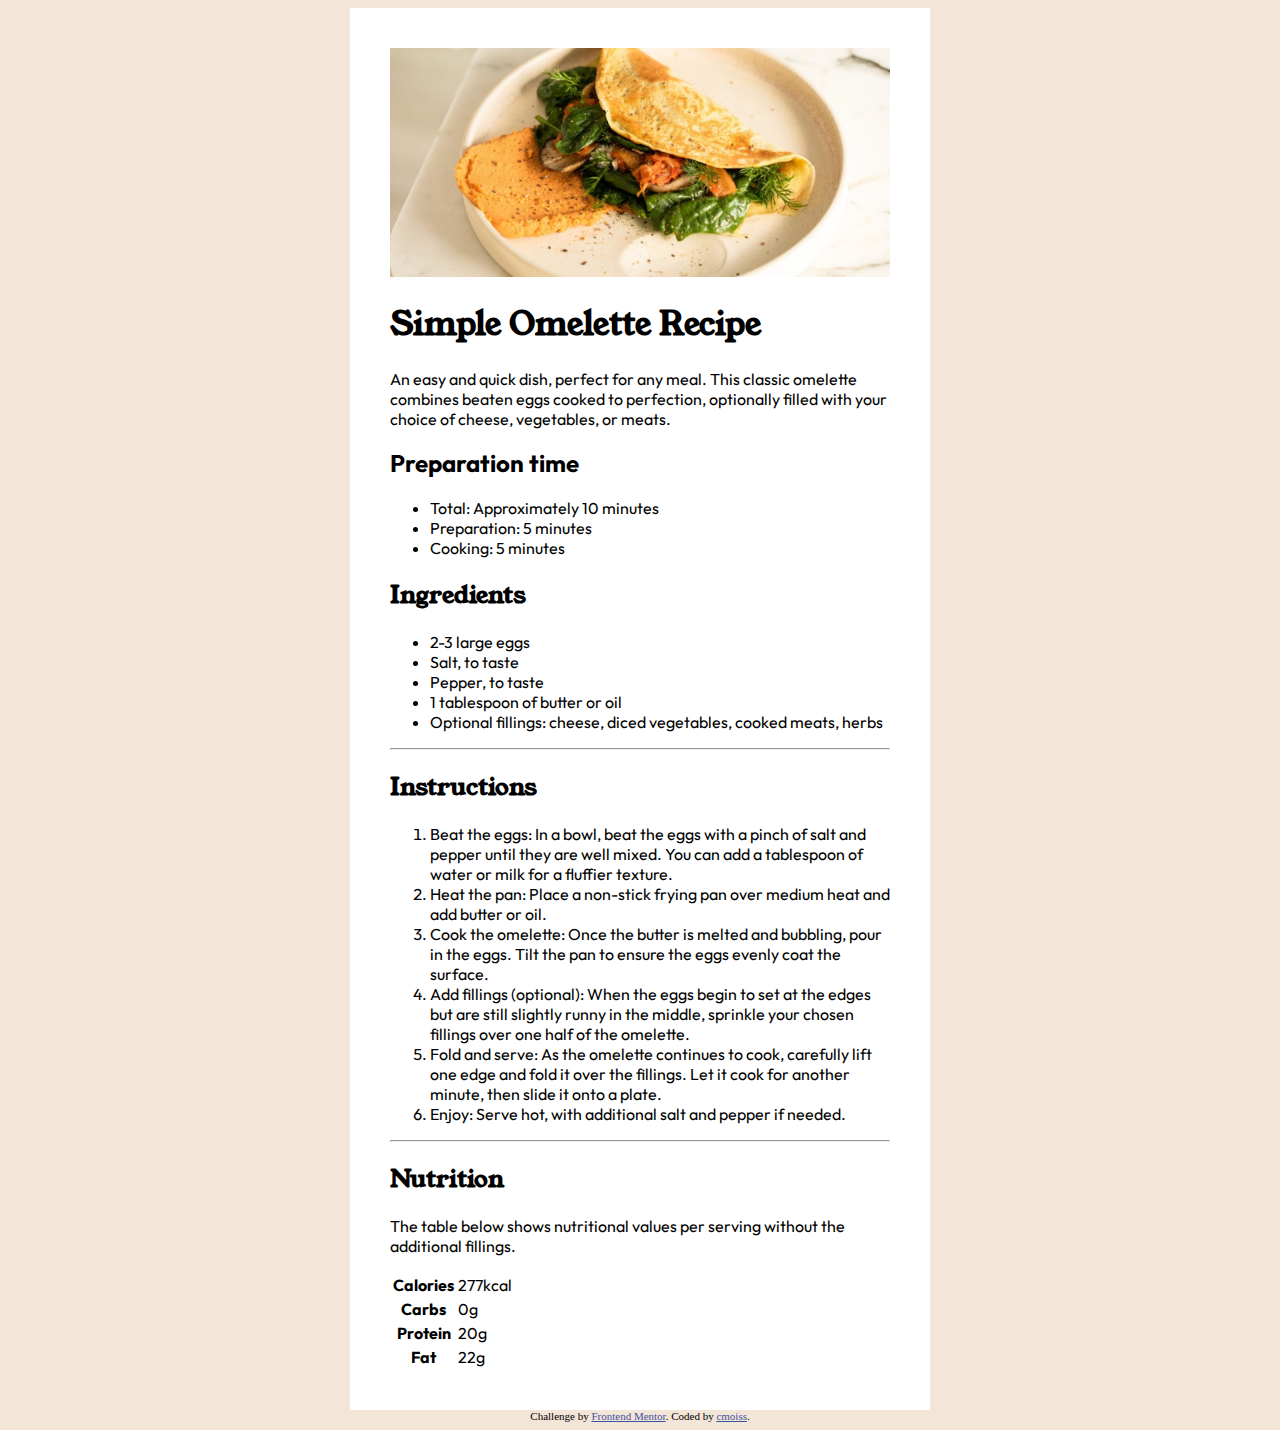
==== index.html @ ba5826ff "Added - font - outfit" ====
<!DOCTYPE html>
<html lang="en">

<head>
  <meta charset="UTF-8">
  <meta name="viewport" content="width=device-width, initial-scale=1.0">

  <link rel="icon" type="image/png" sizes="32x32" href="./assets/images/favicon-32x32.png">
  <link rel="stylesheet" href="style.css">
  <title>Frontend Mentor | Recipe page</title>
</head>

<body>
  <main>
    <img src="assets/images/image-omelette.jpeg" alt="Omelette" />
    <h1>Simple Omelette Recipe</h1>
    <p>
      An easy and quick dish, perfect for any meal. This classic omelette combines beaten eggs cooked
      to perfection, optionally filled with your choice of cheese, vegetables, or meats.
    </p>
    <h2 id="preparation-time">Preparation time</h2>
    <ul>
      <li>Total: Approximately 10 minutes</li>
      <li>Preparation: 5 minutes</li>
      <li>Cooking: 5 minutes</li>
    </ul>
    <h2>Ingredients</h2>
    <ul>
      <li>2-3 large eggs</li>
      <li>Salt, to taste</li>
      <li>Pepper, to taste</li>
      <li>1 tablespoon of butter or oil</li>
      <li>Optional fillings: cheese, diced vegetables, cooked meats, herbs</li>
    </ul>
    <hr>
    <h2 class="Topic">Instructions</h2>
    <ol>
      <li>
        Beat the eggs: In a bowl, beat the eggs with a pinch of salt and pepper until they are well mixed.
        You can add a tablespoon of water or milk for a fluffier texture.
      </li>
      <li>Heat the pan: Place a non-stick frying pan over medium heat and add butter or oil.</li>
      <li>
        Cook the omelette: Once the butter is melted and bubbling, pour in the eggs. Tilt the pan to ensure
        the eggs evenly coat the surface.
      </li>
      <li>
        Add fillings (optional): When the eggs begin to set at the edges but are still slightly runny in the
        middle, sprinkle your chosen fillings over one half of the omelette.
      </li>
      <li>
        Fold and serve: As the omelette continues to cook, carefully lift one edge and fold it over the
        fillings. Let it cook for another minute, then slide it onto a plate.
      </li>
      <li>Enjoy: Serve hot, with additional salt and pepper if needed.</li>
    </ol>
    <hr>
    <h2 class="Topic">Nutrition</h2>
    <table>
      <p>The table below shows nutritional values per serving without the additional fillings.</p>
      <tr>
        <th>Calories</th>
        <td>277kcal</td>
      </tr>
      <tr>
        <th>Carbs</th>
        <td>0g</td>
      </tr>
      <tr>
        <th>Protein</th>
        <td>20g</td>
      </tr>
      <tr>
        <th>Fat</th>
        <td>22g</td>
      </tr>
    </table>
  </main>

  <footer class="attribution">
    Challenge by <a href="https://www.frontendmentor.io?ref=challenge" target="_blank">Frontend Mentor</a>.
    Coded by <a href="https://github.com/cmoiss/">cmoiss</a>.
  </footer>
</body>

</html>
---- style.css ----
@font-face {
    font-family: young-serif;
    src: url(assets/fonts/young-serif/YoungSerif-Regular.ttf);
}

@font-face {
    font-family: outfit;
    src: url(assets/fonts/outfit/Outfit-VariableFont_wght.ttf);
}

body {
    background-color: #F3E5D8;
}

main {
    min-width: 320px;
    max-width: 500px;
    margin: auto;
    background-color: white;
    padding: 40px;
}

img {
    width: auto;
    max-width: 100%;
}

h1, h2 {
    font-family: young-serif;
}

p, #preparation-time, ul, ol, table {
    font-family: outfit;
}

.attribution {
    font-size: 11px;
    text-align: center;
}

.attribution a {
    color: hsl(228, 45%, 44%);
}
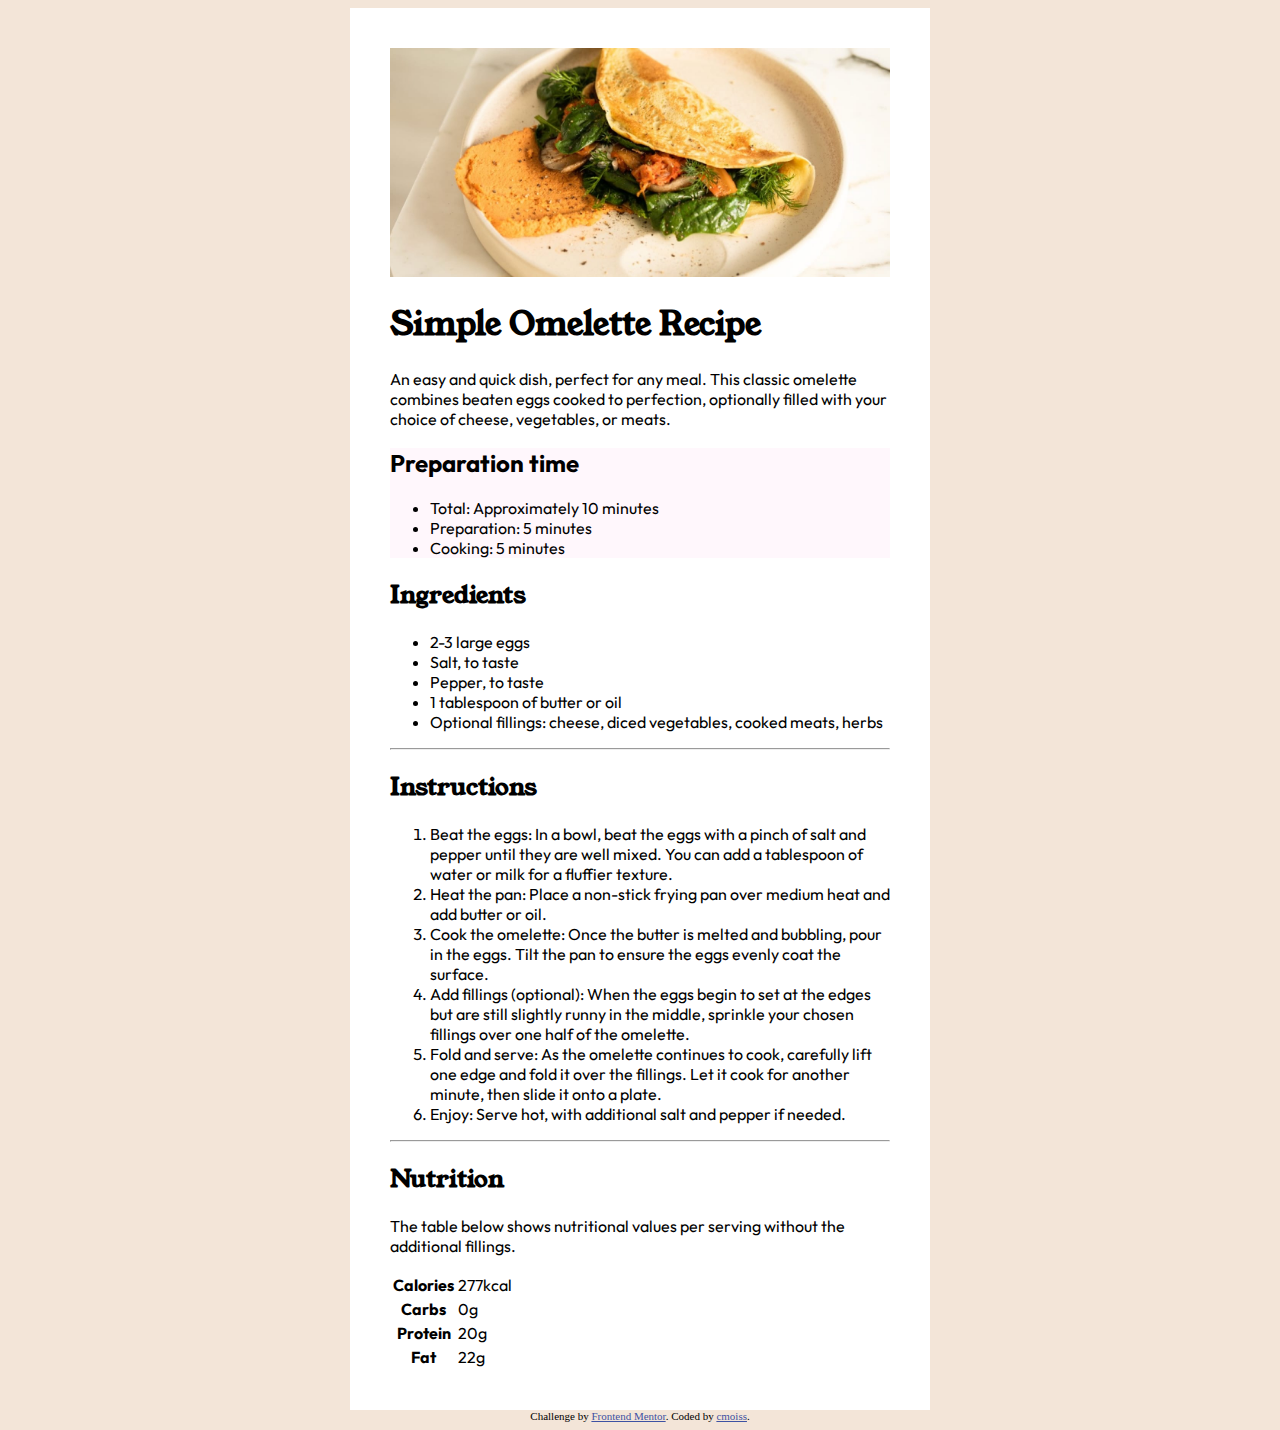
==== commit b7c313b5: "Created - div - preparation-time-group" ====
--- a/index.html
+++ b/index.html
@@ -18,12 +18,16 @@
       An easy and quick dish, perfect for any meal. This classic omelette combines beaten eggs cooked
       to perfection, optionally filled with your choice of cheese, vegetables, or meats.
     </p>
-    <h2 id="preparation-time">Preparation time</h2>
-    <ul>
-      <li>Total: Approximately 10 minutes</li>
-      <li>Preparation: 5 minutes</li>
-      <li>Cooking: 5 minutes</li>
-    </ul>
+
+    <div id="preparation-time-group">
+      <h2 id="preparation-time">Preparation time</h2>
+      <ul>
+        <li>Total: Approximately 10 minutes</li>
+        <li>Preparation: 5 minutes</li>
+        <li>Cooking: 5 minutes</li>
+      </ul>
+    </div>
+
     <h2>Ingredients</h2>
     <ul>
       <li>2-3 large eggs</li>
--- a/style.css
+++ b/style.css
@@ -33,6 +33,10 @@
     font-family: outfit;
 }
 
+#preparation-time-group {
+    background-color: #FFF7FC;
+}
+
 .attribution {
     font-size: 11px;
     text-align: center;
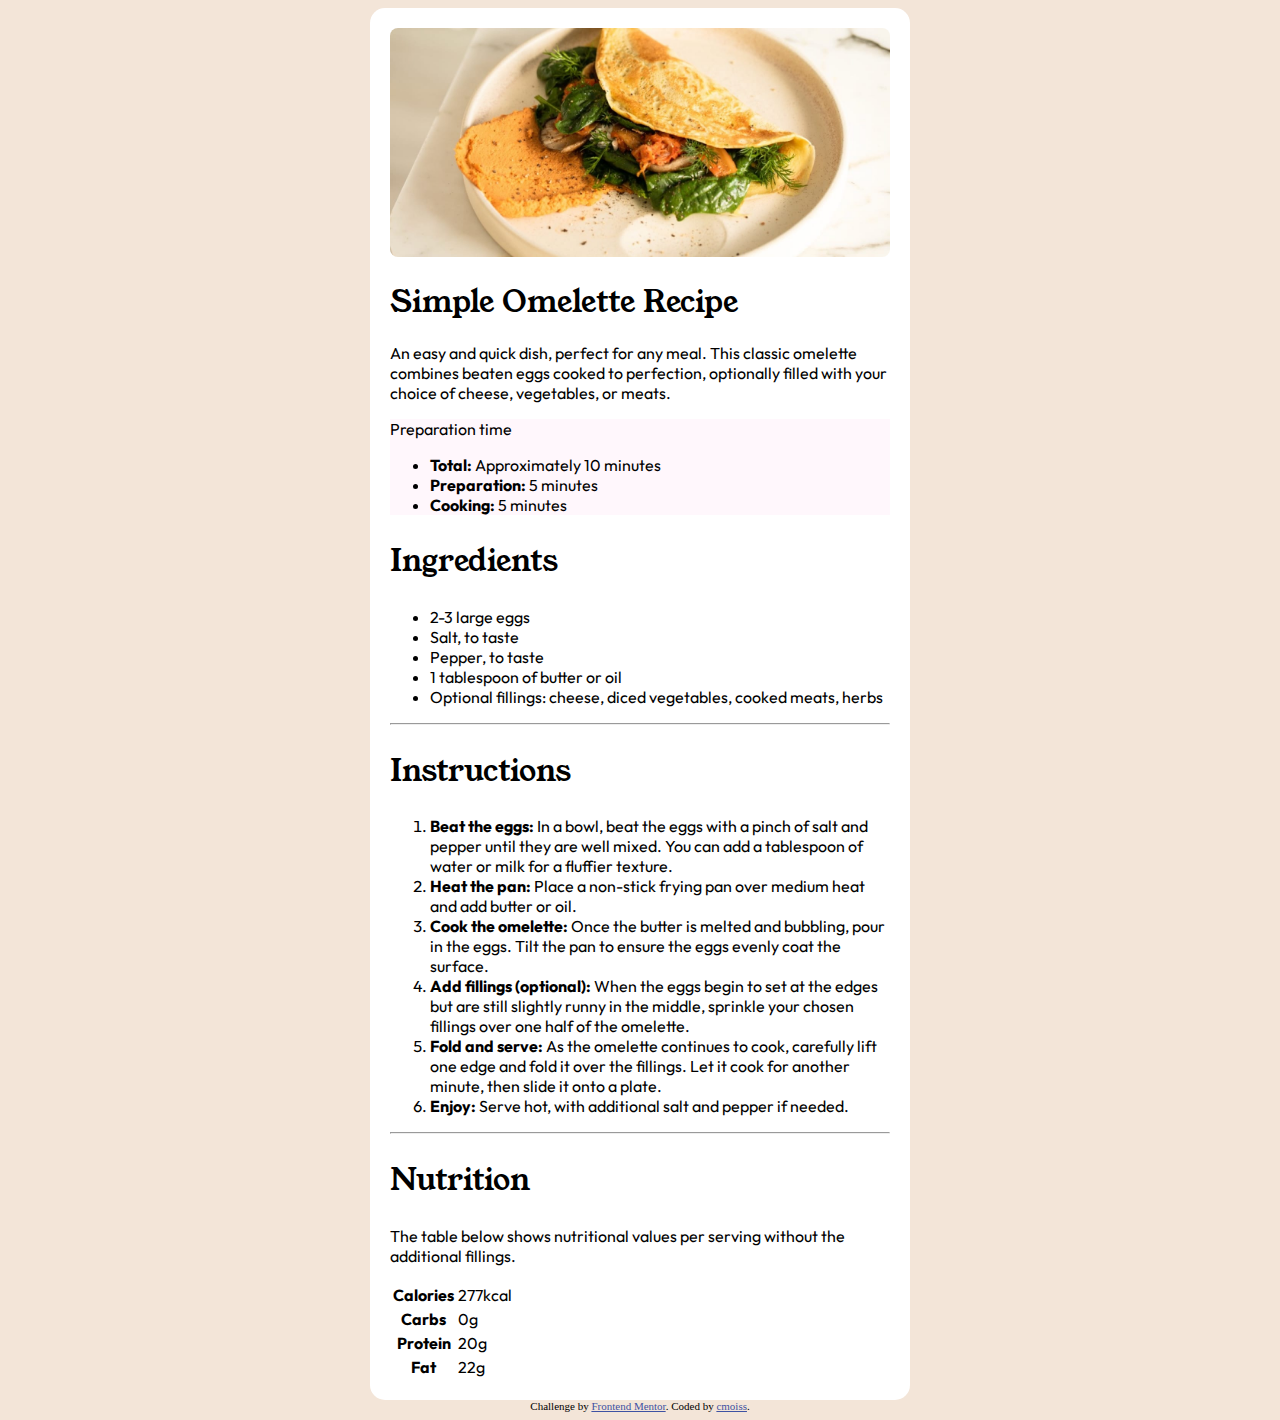
==== commit 423cbdbf: "update - preparation-time - h2>p" ====
--- a/index.html
+++ b/index.html
@@ -20,11 +20,11 @@
     </p>
 
     <div id="preparation-time-group">
-      <h2 id="preparation-time">Preparation time</h2>
+      <p id="preparation-time">Preparation time</p>
       <ul>
-        <li>Total: Approximately 10 minutes</li>
-        <li>Preparation: 5 minutes</li>
-        <li>Cooking: 5 minutes</li>
+        <li><strong>Total:</strong> Approximately 10 minutes</li>
+        <li><strong>Preparation:</strong> 5 minutes</li>
+        <li><strong>Cooking:</strong> 5 minutes</li>
       </ul>
     </div>
 
@@ -40,23 +40,23 @@
     <h2 class="Topic">Instructions</h2>
     <ol>
       <li>
-        Beat the eggs: In a bowl, beat the eggs with a pinch of salt and pepper until they are well mixed.
+        <strong>Beat the eggs:</strong> In a bowl, beat the eggs with a pinch of salt and pepper until they are well mixed.
         You can add a tablespoon of water or milk for a fluffier texture.
       </li>
-      <li>Heat the pan: Place a non-stick frying pan over medium heat and add butter or oil.</li>
+      <li><strong>Heat the pan:</strong> Place a non-stick frying pan over medium heat and add butter or oil.</li>
       <li>
-        Cook the omelette: Once the butter is melted and bubbling, pour in the eggs. Tilt the pan to ensure
+        <strong>Cook the omelette:</strong> Once the butter is melted and bubbling, pour in the eggs. Tilt the pan to ensure
         the eggs evenly coat the surface.
       </li>
       <li>
-        Add fillings (optional): When the eggs begin to set at the edges but are still slightly runny in the
+        <strong>Add fillings (optional):</strong> When the eggs begin to set at the edges but are still slightly runny in the
         middle, sprinkle your chosen fillings over one half of the omelette.
       </li>
       <li>
-        Fold and serve: As the omelette continues to cook, carefully lift one edge and fold it over the
+        <strong>Fold and serve:</strong> As the omelette continues to cook, carefully lift one edge and fold it over the
         fillings. Let it cook for another minute, then slide it onto a plate.
       </li>
-      <li>Enjoy: Serve hot, with additional salt and pepper if needed.</li>
+      <li><strong>Enjoy:</strong> Serve hot, with additional salt and pepper if needed.</li>
     </ol>
     <hr>
     <h2 class="Topic">Nutrition</h2>
--- a/style.css
+++ b/style.css
@@ -17,20 +17,26 @@
     max-width: 500px;
     margin: auto;
     background-color: white;
-    padding: 40px;
+    padding: 20px;
+    border-radius: 15px;
 }
 
 img {
     width: auto;
     max-width: 100%;
+    border-radius: 8px;
 }
 
 h1, h2 {
     font-family: young-serif;
+    font-size: 30px;
+    font-weight: 400;
 }
 
 p, #preparation-time, ul, ol, table {
     font-family: outfit;
+    font-size: 16px;
+    font-weight: 400;
 }
 
 #preparation-time-group {
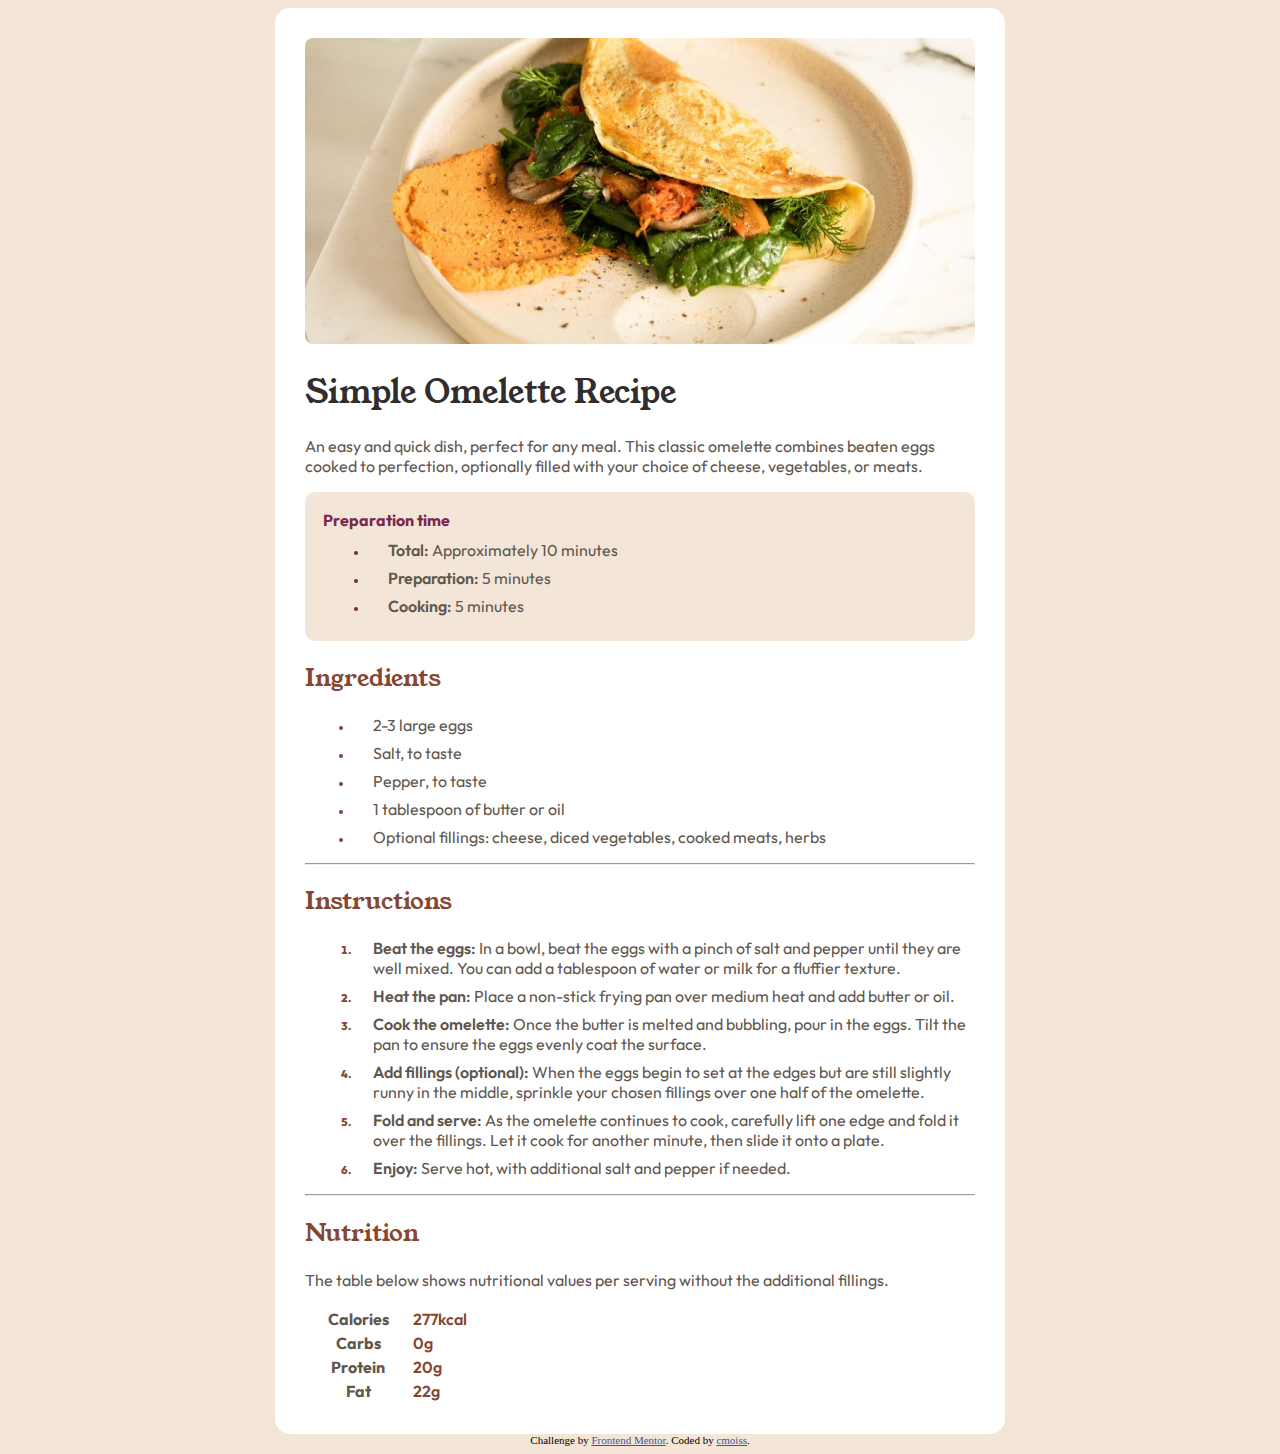
==== commit 74f8b1f1: "Update - code formating" ====
--- a/index.html
+++ b/index.html
@@ -40,16 +40,19 @@
     <h2 class="Topic">Instructions</h2>
     <ol>
       <li>
-        <strong>Beat the eggs:</strong> In a bowl, beat the eggs with a pinch of salt and pepper until they are well mixed.
+        <strong>Beat the eggs:</strong> In a bowl, beat the eggs with a pinch of salt and pepper until they are well
+        mixed.
         You can add a tablespoon of water or milk for a fluffier texture.
       </li>
       <li><strong>Heat the pan:</strong> Place a non-stick frying pan over medium heat and add butter or oil.</li>
       <li>
-        <strong>Cook the omelette:</strong> Once the butter is melted and bubbling, pour in the eggs. Tilt the pan to ensure
+        <strong>Cook the omelette:</strong> Once the butter is melted and bubbling, pour in the eggs. Tilt the pan to
+        ensure
         the eggs evenly coat the surface.
       </li>
       <li>
-        <strong>Add fillings (optional):</strong> When the eggs begin to set at the edges but are still slightly runny in the
+        <strong>Add fillings (optional):</strong> When the eggs begin to set at the edges but are still slightly runny
+        in the
         middle, sprinkle your chosen fillings over one half of the omelette.
       </li>
       <li>
@@ -60,7 +63,7 @@
     </ol>
     <hr>
     <h2 class="Topic">Nutrition</h2>
-    <table>
+    <table id="table-nutrition">
       <p>The table below shows nutritional values per serving without the additional fillings.</p>
       <tr>
         <th>Calories</th>
--- a/style.css
+++ b/style.css
@@ -14,10 +14,10 @@
 
 main {
     min-width: 320px;
-    max-width: 500px;
+    max-width: 670px;
     margin: auto;
     background-color: white;
-    padding: 20px;
+    padding: 30px;
     border-radius: 15px;
 }
 
@@ -27,20 +27,77 @@
     border-radius: 8px;
 }
 
-h1, h2 {
+h1,
+h2 {
     font-family: young-serif;
-    font-size: 30px;
     font-weight: 400;
 }
 
-p, #preparation-time, ul, ol, table {
+h1 {
+    color: hsl(24, 5%, 18%);
+}
+
+h2 {
+    color: hsl(14, 45%, 36%);
+}
+
+p,
+ul,
+ol,
+table {
     font-family: outfit;
-    font-size: 16px;
     font-weight: 400;
+    color: hsl(30, 10%, 34%);
+}
+
+strong {
+    font-weight: 600;
 }
 
 #preparation-time-group {
-    background-color: #FFF7FC;
+    background-color: hsl(30, 54%, 90%);
+    padding: 15px 15px 15px 15px;
+    border-radius: 10px;
+}
+
+#preparation-time {
+    color: hsl(332, 51%, 32%);
+    font-weight: 700;
+    margin: 2.5px;
+}
+
+#preparation-time-group ul {
+    margin: 10px auto;
+}
+
+#preparation-time-group ul li::marker {
+    color: hsl(332, 51%, 32%);
+}
+
+ul li,
+ol li {
+    padding-left: 20px;
+    margin: 8px;
+}
+
+ul li::marker,
+ol li::marker {
+    color: hsl(14, 45%, 36%);
+    /* Cor dos marcadores */
+    font-size: 0.7em;
+}
+
+ol li::marker {
+    font-weight: 800;
+}
+
+#table-nutrition {
+    width: 200px;
+}
+
+#table-nutrition td {
+    color: hsl(14, 45%, 36%);
+    font-weight: 600;
 }
 
 .attribution {
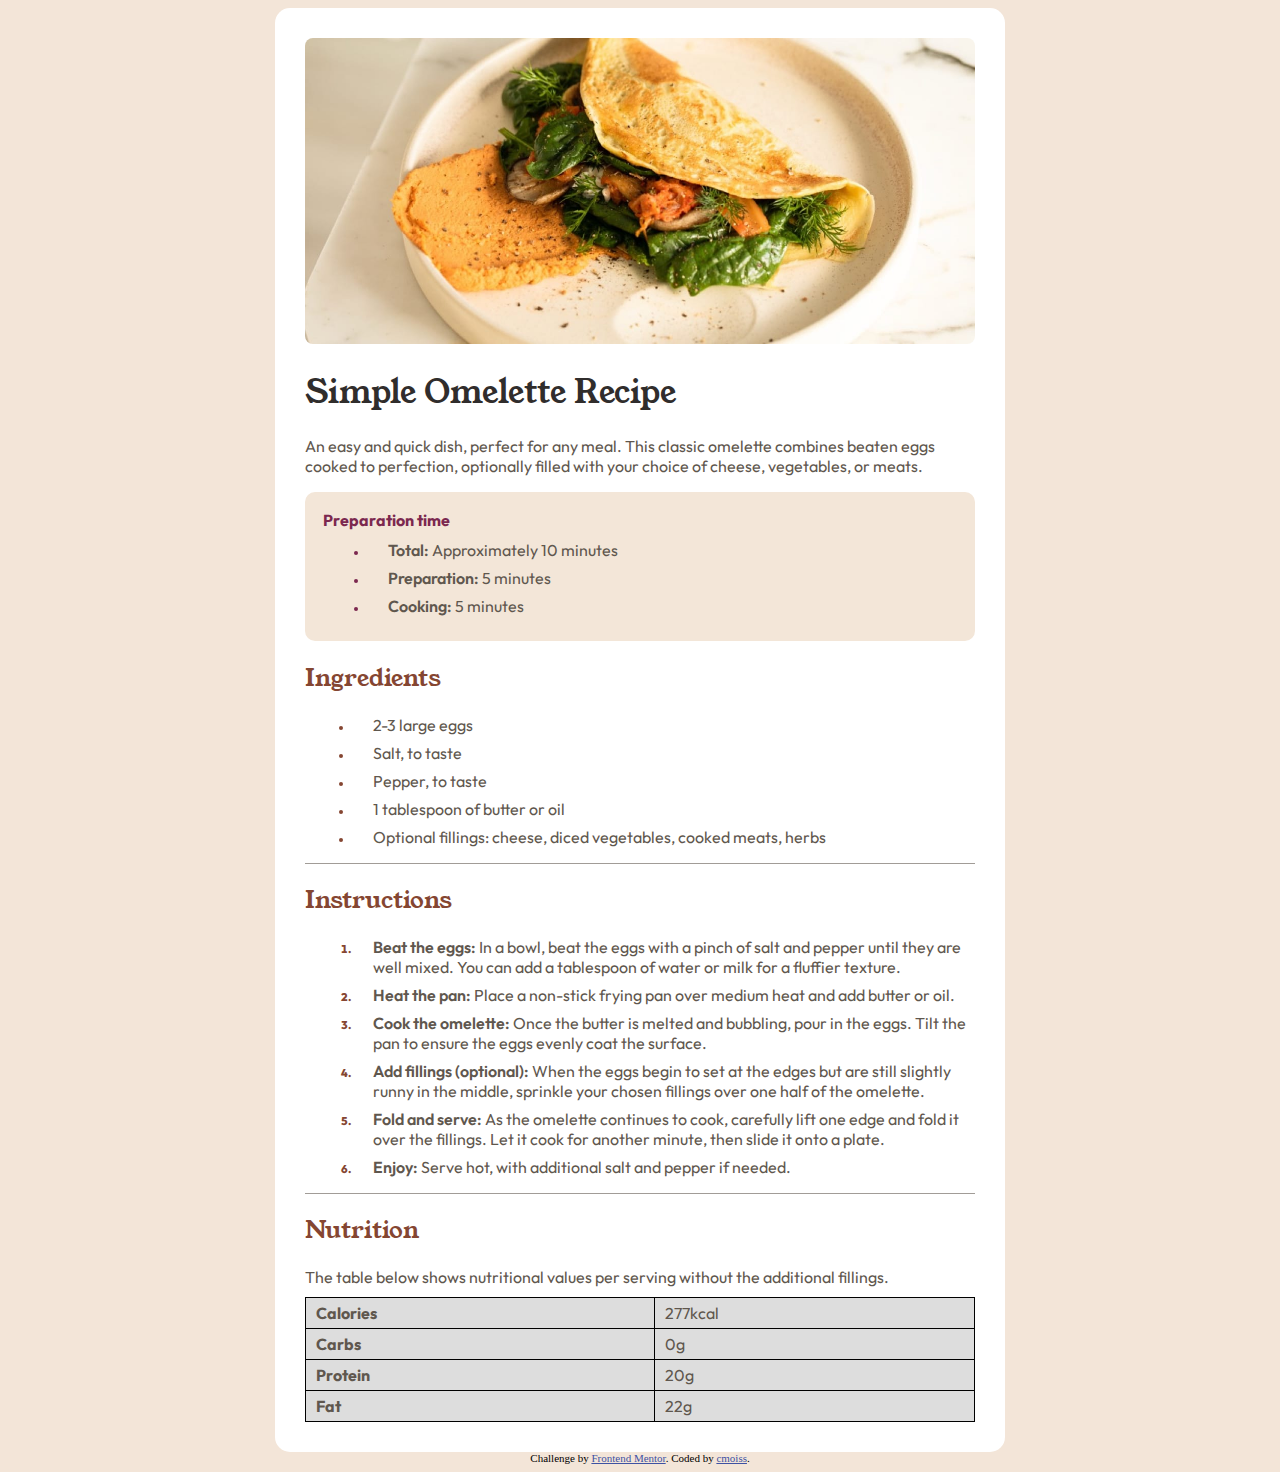
==== commit 30cfd33a: "Adjusted - table - style" ====
--- a/index.html
+++ b/index.html
@@ -63,25 +63,25 @@
     </ol>
     <hr>
     <h2 class="Topic">Nutrition</h2>
-    <table id="table-nutrition">
-      <p>The table below shows nutritional values per serving without the additional fillings.</p>
-      <tr>
-        <th>Calories</th>
-        <td>277kcal</td>
-      </tr>
-      <tr>
-        <th>Carbs</th>
-        <td>0g</td>
-      </tr>
-      <tr>
-        <th>Protein</th>
-        <td>20g</td>
-      </tr>
-      <tr>
-        <th>Fat</th>
-        <td>22g</td>
-      </tr>
-    </table>
+      <table id="table-nutrition">
+        <caption>The table below shows nutritional values per serving without the additional fillings.</caption>
+        <tr>
+          <th>Calories</th>
+          <td>277kcal</td>
+        </tr>
+        <tr>
+          <th>Carbs</th>
+          <td>0g</td>
+        </tr>
+        <tr>
+          <th>Protein</th>
+          <td>20g</td>
+        </tr>
+        <tr>
+          <th>Fat</th>
+          <td>22g</td>
+        </tr>
+      </table>
   </main>
 
   <footer class="attribution">
--- a/style.css
+++ b/style.css
@@ -39,6 +39,13 @@
 
 h2 {
     color: hsl(14, 45%, 36%);
+}
+
+hr {
+    height: 0.5px;
+    /* Reduz a altura para 1 pixel */
+    background-color: hsla(32, 10%, 34%, 0.589);
+    border: none;
 }
 
 p,
@@ -92,12 +99,23 @@
 }
 
 #table-nutrition {
-    width: 200px;
+    background-color: #ddd;
+    border: 1px solid black;
+    border-collapse: collapse;
+    width: 100%;
 }
 
+#table-nutrition caption {
+    caption-side: top;
+    text-align: left;
+    margin-bottom: 10px;
+}
+
+#table-nutrition th,
 #table-nutrition td {
-    color: hsl(14, 45%, 36%);
-    font-weight: 600;
+    border: 1px solid black;
+    padding: 5px 10px;
+    text-align: left;
 }
 
 .attribution {
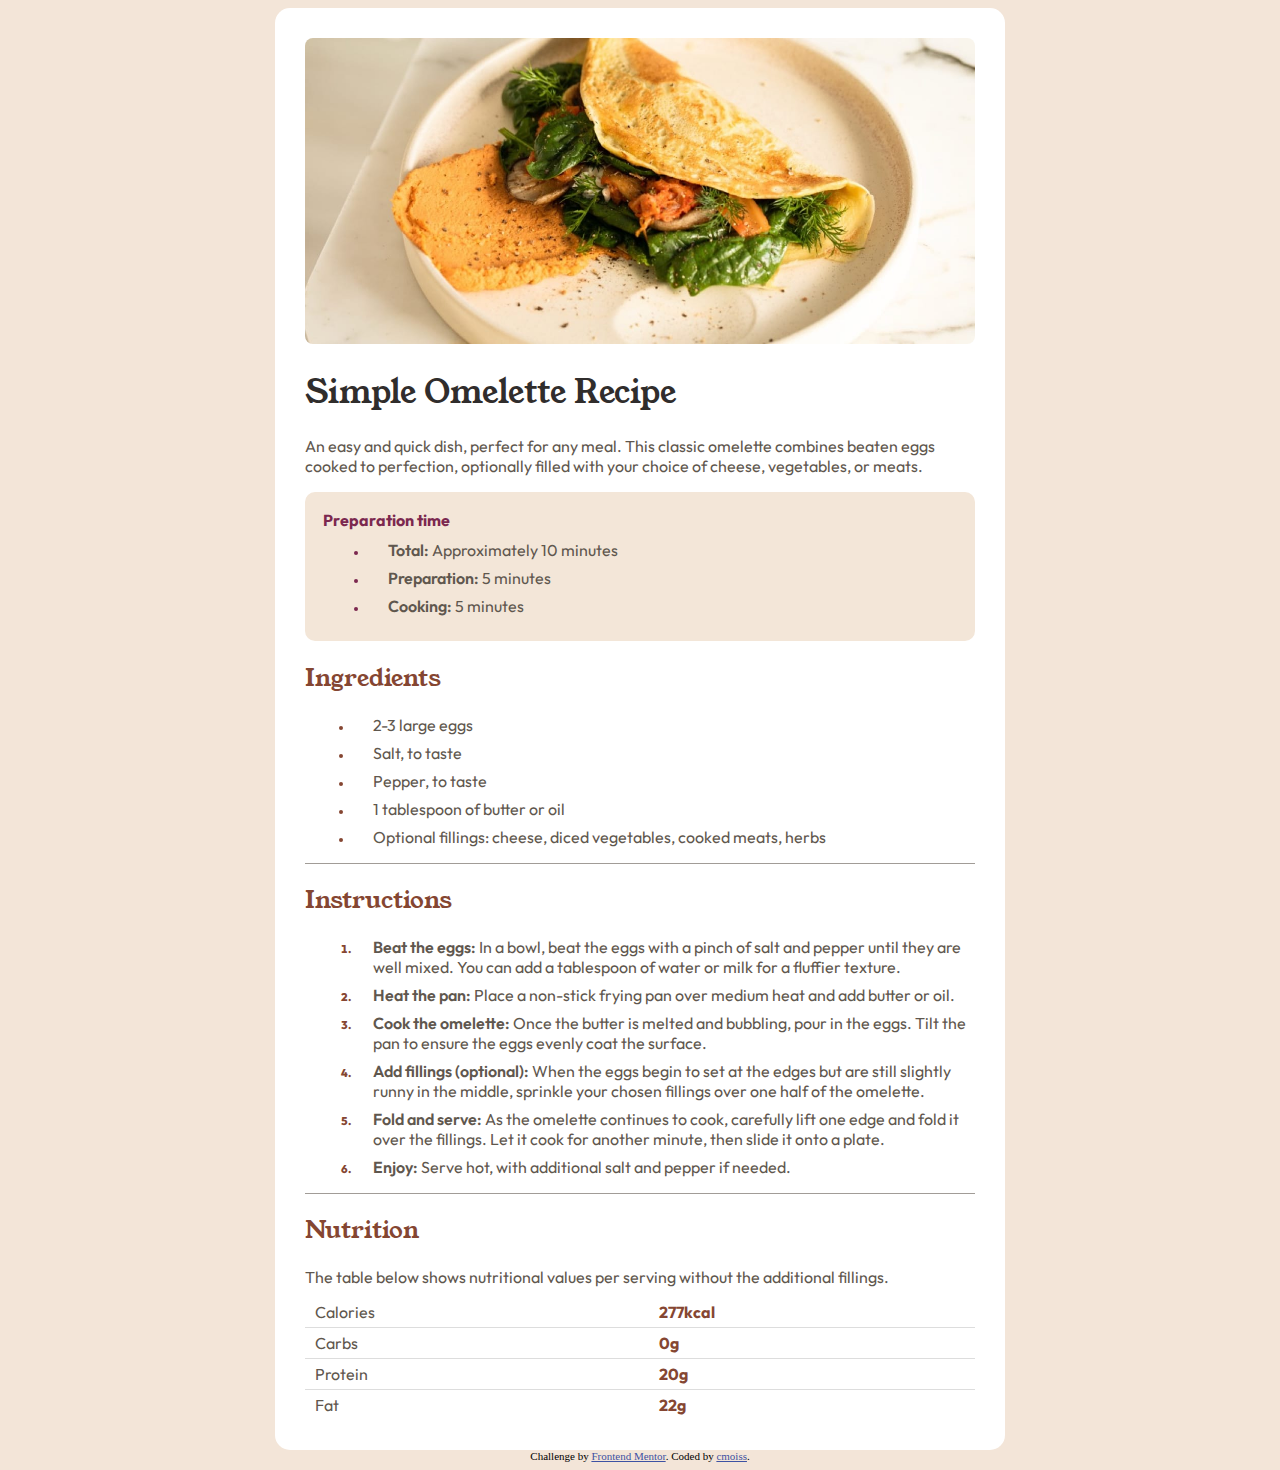
==== commit 89271e06: "Update - table" ====
--- a/index.html
+++ b/index.html
@@ -66,16 +66,16 @@
       <table id="table-nutrition">
         <caption>The table below shows nutritional values per serving without the additional fillings.</caption>
         <tr>
-          <th>Calories</th>
-          <td>277kcal</td>
+          <th class="table-nutrition-border">Calories</th>
+          <td class="table-nutrition-border">277kcal</td>
         </tr>
         <tr>
-          <th>Carbs</th>
-          <td>0g</td>
+          <th class="table-nutrition-border">Carbs</th>
+          <td class="table-nutrition-border">0g</td>
         </tr>
         <tr>
-          <th>Protein</th>
-          <td>20g</td>
+          <th class="table-nutrition-border">Protein</th>
+          <td class="table-nutrition-border">20g</td>
         </tr>
         <tr>
           <th>Fat</th>
--- a/style.css
+++ b/style.css
@@ -99,8 +99,6 @@
 }
 
 #table-nutrition {
-    background-color: #ddd;
-    border: 1px solid black;
     border-collapse: collapse;
     width: 100%;
 }
@@ -113,9 +111,21 @@
 
 #table-nutrition th,
 #table-nutrition td {
-    border: 1px solid black;
     padding: 5px 10px;
     text-align: left;
+}
+
+#table-nutrition th {
+    font-weight: 400;
+}
+
+#table-nutrition td {
+    font-weight: 700;
+    color: hsl(14, 45%, 36%);
+}
+
+.table-nutrition-border {
+    border-bottom: 1px solid #ddd;
 }
 
 .attribution {
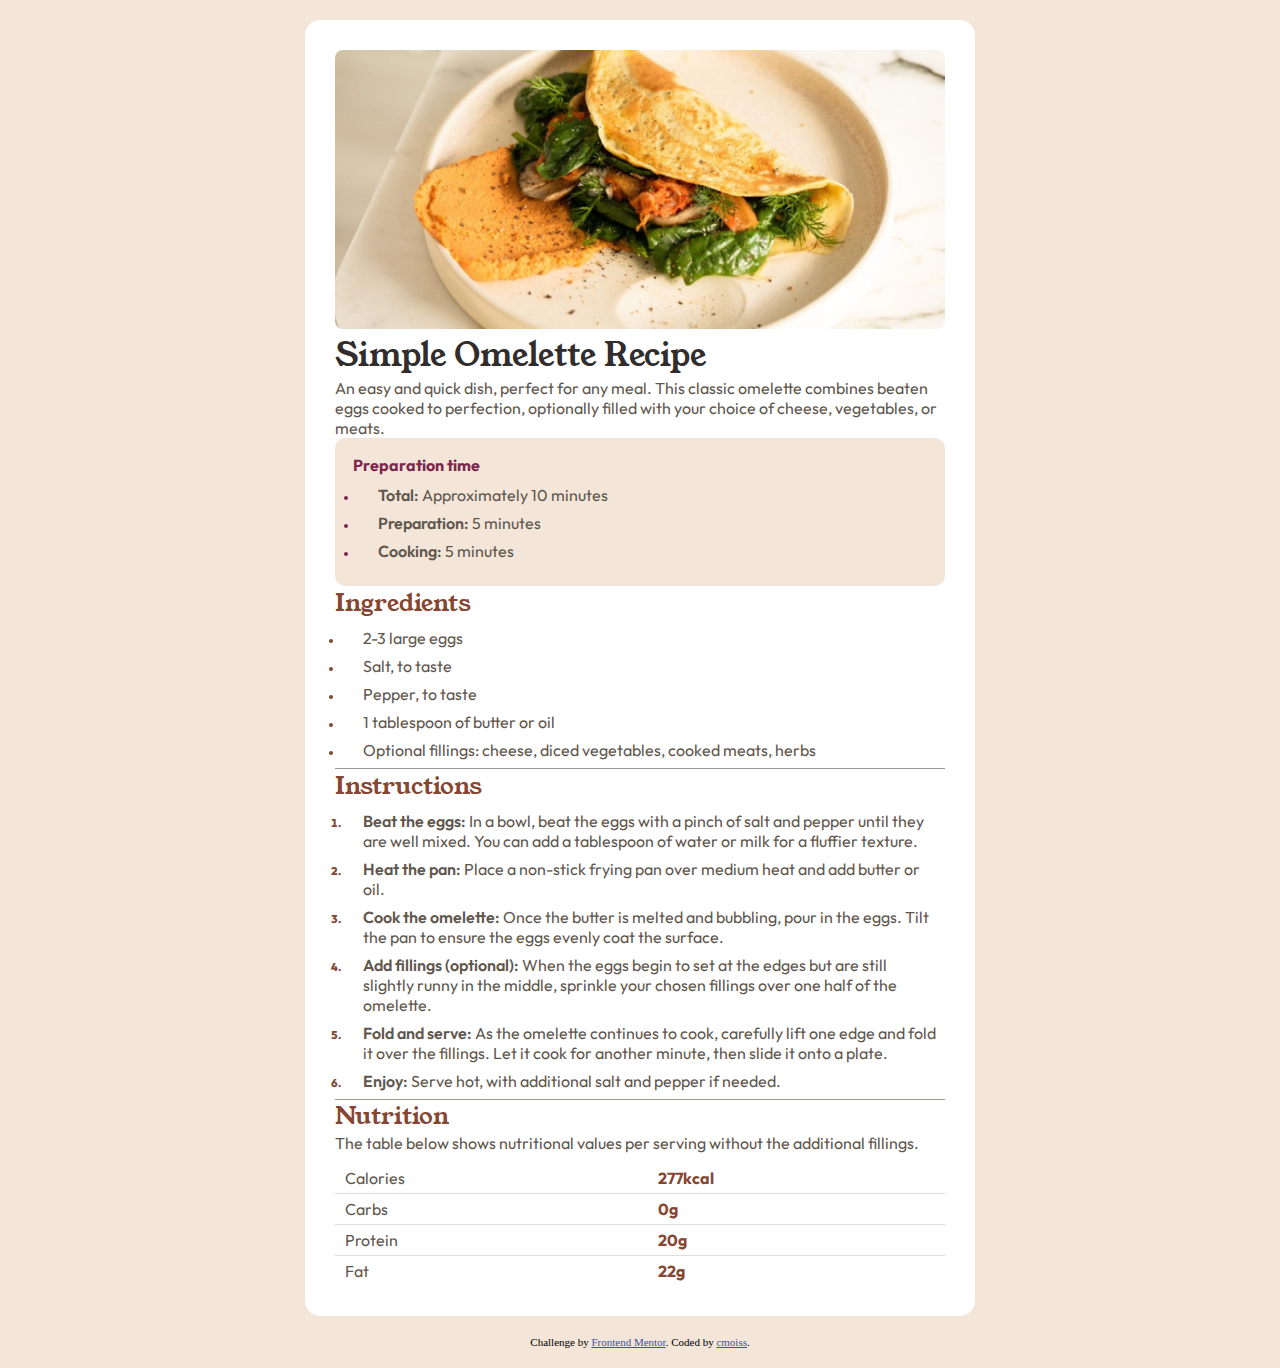
==== commit 87882e82: "formatação documento" ====
--- a/index.html
+++ b/index.html
@@ -1,70 +1,87 @@
 <!DOCTYPE html>
 <html lang="en">
+  <head>
+    <meta charset="UTF-8" />
+    <meta name="viewport" content="width=device-width, initial-scale=1.0" />
 
-<head>
-  <meta charset="UTF-8">
-  <meta name="viewport" content="width=device-width, initial-scale=1.0">
+    <link
+      rel="icon"
+      type="image/png"
+      sizes="32x32"
+      href="./assets/images/favicon-32x32.png"
+    />
+    <link rel="stylesheet" href="style.css" />
+    <title>Frontend Mentor | Recipe page</title>
+  </head>
 
-  <link rel="icon" type="image/png" sizes="32x32" href="./assets/images/favicon-32x32.png">
-  <link rel="stylesheet" href="style.css">
-  <title>Frontend Mentor | Recipe page</title>
-</head>
+  <body>
+    <main>
+      <img src="assets/images/image-omelette.jpeg" alt="Omelette" />
+      <h1>Simple Omelette Recipe</h1>
+      <p>
+        An easy and quick dish, perfect for any meal. This classic omelette
+        combines beaten eggs cooked to perfection, optionally filled with your
+        choice of cheese, vegetables, or meats.
+      </p>
 
-<body>
-  <main>
-    <img src="assets/images/image-omelette.jpeg" alt="Omelette" />
-    <h1>Simple Omelette Recipe</h1>
-    <p>
-      An easy and quick dish, perfect for any meal. This classic omelette combines beaten eggs cooked
-      to perfection, optionally filled with your choice of cheese, vegetables, or meats.
-    </p>
+      <div id="preparation-time-group">
+        <p id="preparation-time">Preparation time</p>
+        <ul>
+          <li><strong>Total:</strong> Approximately 10 minutes</li>
+          <li><strong>Preparation:</strong> 5 minutes</li>
+          <li><strong>Cooking:</strong> 5 minutes</li>
+        </ul>
+      </div>
 
-    <div id="preparation-time-group">
-      <p id="preparation-time">Preparation time</p>
+      <h2>Ingredients</h2>
       <ul>
-        <li><strong>Total:</strong> Approximately 10 minutes</li>
-        <li><strong>Preparation:</strong> 5 minutes</li>
-        <li><strong>Cooking:</strong> 5 minutes</li>
+        <li>2-3 large eggs</li>
+        <li>Salt, to taste</li>
+        <li>Pepper, to taste</li>
+        <li>1 tablespoon of butter or oil</li>
+        <li>
+          Optional fillings: cheese, diced vegetables, cooked meats, herbs
+        </li>
       </ul>
-    </div>
-
-    <h2>Ingredients</h2>
-    <ul>
-      <li>2-3 large eggs</li>
-      <li>Salt, to taste</li>
-      <li>Pepper, to taste</li>
-      <li>1 tablespoon of butter or oil</li>
-      <li>Optional fillings: cheese, diced vegetables, cooked meats, herbs</li>
-    </ul>
-    <hr>
-    <h2 class="Topic">Instructions</h2>
-    <ol>
-      <li>
-        <strong>Beat the eggs:</strong> In a bowl, beat the eggs with a pinch of salt and pepper until they are well
-        mixed.
-        You can add a tablespoon of water or milk for a fluffier texture.
-      </li>
-      <li><strong>Heat the pan:</strong> Place a non-stick frying pan over medium heat and add butter or oil.</li>
-      <li>
-        <strong>Cook the omelette:</strong> Once the butter is melted and bubbling, pour in the eggs. Tilt the pan to
-        ensure
-        the eggs evenly coat the surface.
-      </li>
-      <li>
-        <strong>Add fillings (optional):</strong> When the eggs begin to set at the edges but are still slightly runny
-        in the
-        middle, sprinkle your chosen fillings over one half of the omelette.
-      </li>
-      <li>
-        <strong>Fold and serve:</strong> As the omelette continues to cook, carefully lift one edge and fold it over the
-        fillings. Let it cook for another minute, then slide it onto a plate.
-      </li>
-      <li><strong>Enjoy:</strong> Serve hot, with additional salt and pepper if needed.</li>
-    </ol>
-    <hr>
-    <h2 class="Topic">Nutrition</h2>
+      <hr />
+      <h2 class="Topic">Instructions</h2>
+      <ol>
+        <li>
+          <strong>Beat the eggs:</strong> In a bowl, beat the eggs with a pinch
+          of salt and pepper until they are well mixed. You can add a tablespoon
+          of water or milk for a fluffier texture.
+        </li>
+        <li>
+          <strong>Heat the pan:</strong> Place a non-stick frying pan over
+          medium heat and add butter or oil.
+        </li>
+        <li>
+          <strong>Cook the omelette:</strong> Once the butter is melted and
+          bubbling, pour in the eggs. Tilt the pan to ensure the eggs evenly
+          coat the surface.
+        </li>
+        <li>
+          <strong>Add fillings (optional):</strong> When the eggs begin to set
+          at the edges but are still slightly runny in the middle, sprinkle your
+          chosen fillings over one half of the omelette.
+        </li>
+        <li>
+          <strong>Fold and serve:</strong> As the omelette continues to cook,
+          carefully lift one edge and fold it over the fillings. Let it cook for
+          another minute, then slide it onto a plate.
+        </li>
+        <li>
+          <strong>Enjoy:</strong> Serve hot, with additional salt and pepper if
+          needed.
+        </li>
+      </ol>
+      <hr />
+      <h2 class="Topic">Nutrition</h2>
       <table id="table-nutrition">
-        <caption>The table below shows nutritional values per serving without the additional fillings.</caption>
+        <caption>
+          The table below shows nutritional values per serving without the
+          additional fillings.
+        </caption>
         <tr>
           <th class="table-nutrition-border">Calories</th>
           <td class="table-nutrition-border">277kcal</td>
@@ -82,12 +99,13 @@
           <td>22g</td>
         </tr>
       </table>
-  </main>
+    </main>
 
-  <footer class="attribution">
-    Challenge by <a href="https://www.frontendmentor.io?ref=challenge" target="_blank">Frontend Mentor</a>.
-    Coded by <a href="https://github.com/cmoiss/">cmoiss</a>.
-  </footer>
-</body>
-
-</html>+    <footer class="attribution">
+      Challenge by
+      <a href="https://www.frontendmentor.io?ref=challenge" target="_blank"
+        >Frontend Mentor</a
+      >. Coded by <a href="https://github.com/cmoiss/">cmoiss</a>.
+    </footer>
+  </body>
+</html>
--- a/style.css
+++ b/style.css
@@ -1,138 +1,151 @@
 @font-face {
-    font-family: young-serif;
-    src: url(assets/fonts/young-serif/YoungSerif-Regular.ttf);
+  font-family: young-serif;
+  src: url(assets/fonts/young-serif/YoungSerif-Regular.ttf);
 }
 
 @font-face {
-    font-family: outfit;
-    src: url(assets/fonts/outfit/Outfit-VariableFont_wght.ttf);
+  font-family: outfit;
+  src: url(assets/fonts/outfit/Outfit-VariableFont_wght.ttf);
+}
+
+* {
+  margin: 0;
+  padding: 0;
+  box-sizing: border-box;
 }
 
 body {
-    background-color: #F3E5D8;
+  display: flex;
+  flex-direction: column;
+  align-items: center;
+  background-color: #f3e5d8;
 }
 
 main {
-    min-width: 320px;
-    max-width: 670px;
-    margin: auto;
-    background-color: white;
-    padding: 30px;
-    border-radius: 15px;
+  min-width: 380px;
+  max-width: 670px;
+  margin: 20px 0;
+  background-color: white;
+  padding: 30px;
+  border-radius: 15px;
 }
 
 img {
-    width: auto;
-    max-width: 100%;
-    border-radius: 8px;
+  width: auto;
+  max-width: 100%;
+  border-radius: 8px;
 }
 
 h1,
 h2 {
-    font-family: young-serif;
-    font-weight: 400;
+  font-family: young-serif;
+  font-weight: 400;
 }
 
 h1 {
-    color: hsl(24, 5%, 18%);
+  color: hsl(24, 5%, 18%);
 }
 
 h2 {
-    color: hsl(14, 45%, 36%);
+  color: hsl(14, 45%, 36%);
 }
 
 hr {
-    height: 0.5px;
-    /* Reduz a altura para 1 pixel */
-    background-color: hsla(32, 10%, 34%, 0.589);
-    border: none;
+  height: 0.5px;
+  /* Reduz a altura para 1 pixel */
+  background-color: hsla(32, 10%, 34%, 0.589);
+  border: none;
 }
 
 p,
 ul,
 ol,
 table {
-    font-family: outfit;
-    font-weight: 400;
-    color: hsl(30, 10%, 34%);
+  font-family: outfit;
+  font-weight: 400;
+  color: hsl(30, 10%, 34%);
 }
 
 strong {
-    font-weight: 600;
+  font-weight: 600;
 }
 
 #preparation-time-group {
-    background-color: hsl(30, 54%, 90%);
-    padding: 15px 15px 15px 15px;
-    border-radius: 10px;
+  background-color: hsl(30, 54%, 90%);
+  padding: 15px 15px 15px 15px;
+  border-radius: 10px;
 }
 
 #preparation-time {
-    color: hsl(332, 51%, 32%);
-    font-weight: 700;
-    margin: 2.5px;
+  color: hsl(332, 51%, 32%);
+  font-weight: 700;
+  margin: 2.5px;
 }
 
 #preparation-time-group ul {
-    margin: 10px auto;
+  margin: 10px auto;
 }
 
 #preparation-time-group ul li::marker {
-    color: hsl(332, 51%, 32%);
+  color: hsl(332, 51%, 32%);
 }
 
 ul li,
 ol li {
-    padding-left: 20px;
-    margin: 8px;
+  padding-left: 20px;
+  margin: 8px;
 }
 
 ul li::marker,
 ol li::marker {
-    color: hsl(14, 45%, 36%);
-    /* Cor dos marcadores */
-    font-size: 0.7em;
+  color: hsl(14, 45%, 36%);
+  /* Cor dos marcadores */
+  font-size: 0.7em;
 }
 
 ol li::marker {
-    font-weight: 800;
+  font-weight: 800;
 }
 
 #table-nutrition {
-    border-collapse: collapse;
-    width: 100%;
+  border-collapse: collapse;
+  width: 100%;
 }
 
 #table-nutrition caption {
-    caption-side: top;
-    text-align: left;
-    margin-bottom: 10px;
+  caption-side: top;
+  text-align: left;
+  margin-bottom: 10px;
 }
 
 #table-nutrition th,
 #table-nutrition td {
-    padding: 5px 10px;
-    text-align: left;
+  padding: 5px 10px;
+  text-align: left;
 }
 
 #table-nutrition th {
-    font-weight: 400;
+  font-weight: 400;
 }
 
 #table-nutrition td {
-    font-weight: 700;
-    color: hsl(14, 45%, 36%);
+  font-weight: 700;
+  color: hsl(14, 45%, 36%);
 }
 
 .table-nutrition-border {
-    border-bottom: 1px solid #ddd;
+  border-bottom: 1px solid #ddd;
+}
+
+footer {
+  margin-bottom: 20px;
 }
 
 .attribution {
-    font-size: 11px;
-    text-align: center;
+  font-size: 11px;
+  text-align: center;
 }
 
 .attribution a {
-    color: hsl(228, 45%, 44%);
-}+  color: hsl(228, 45%, 44%);
+}
